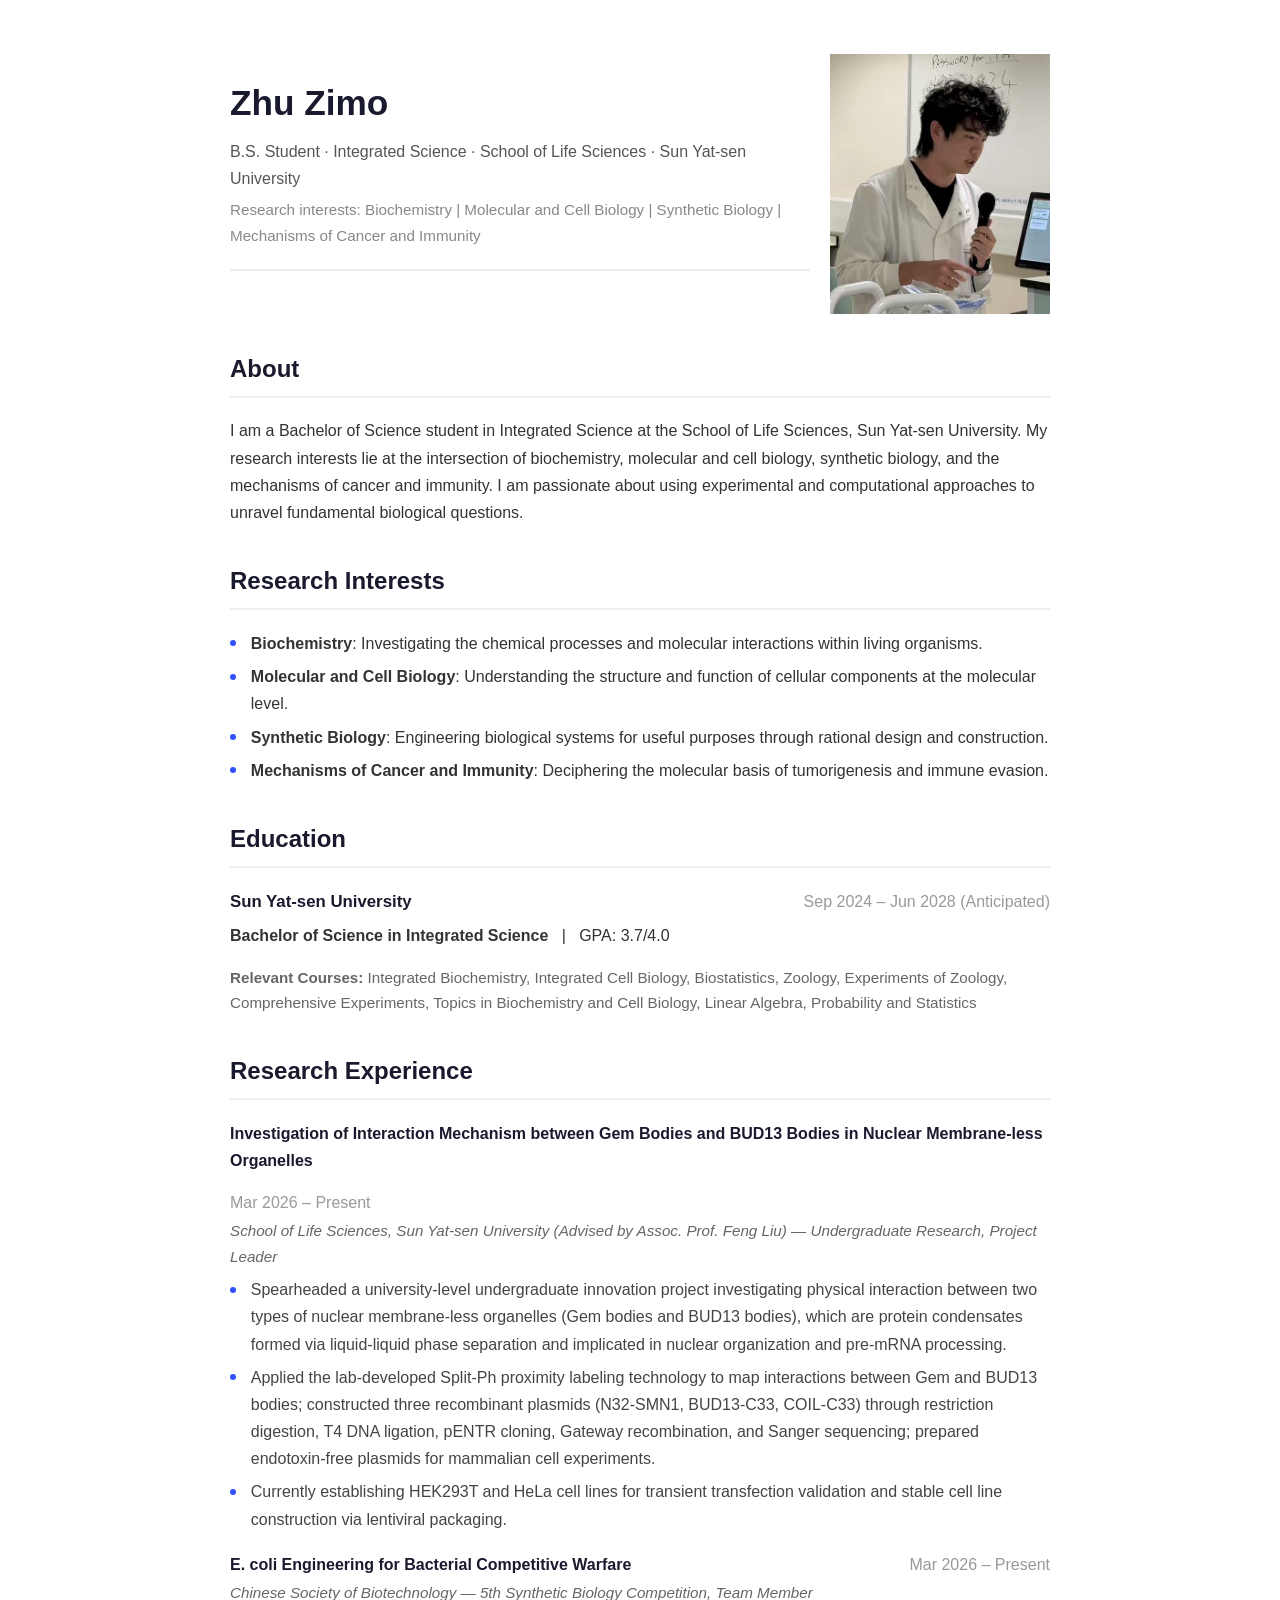
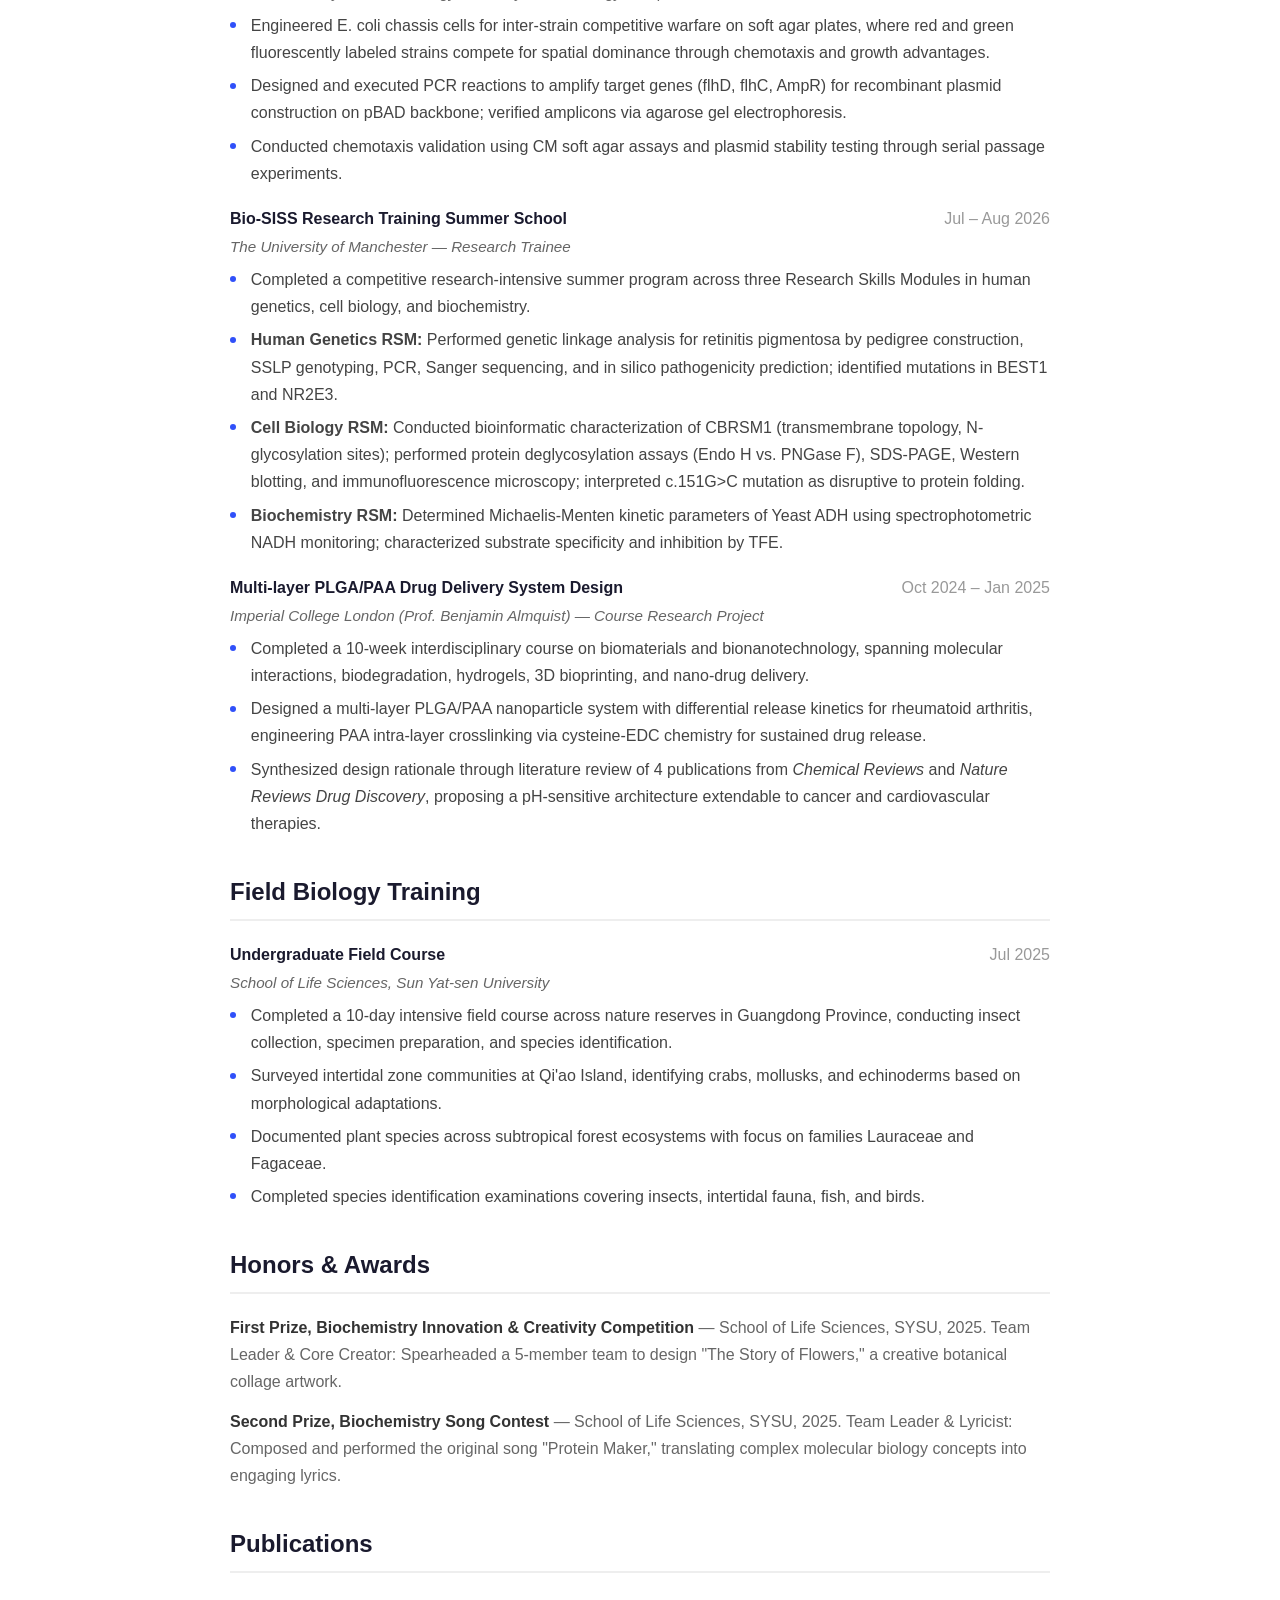
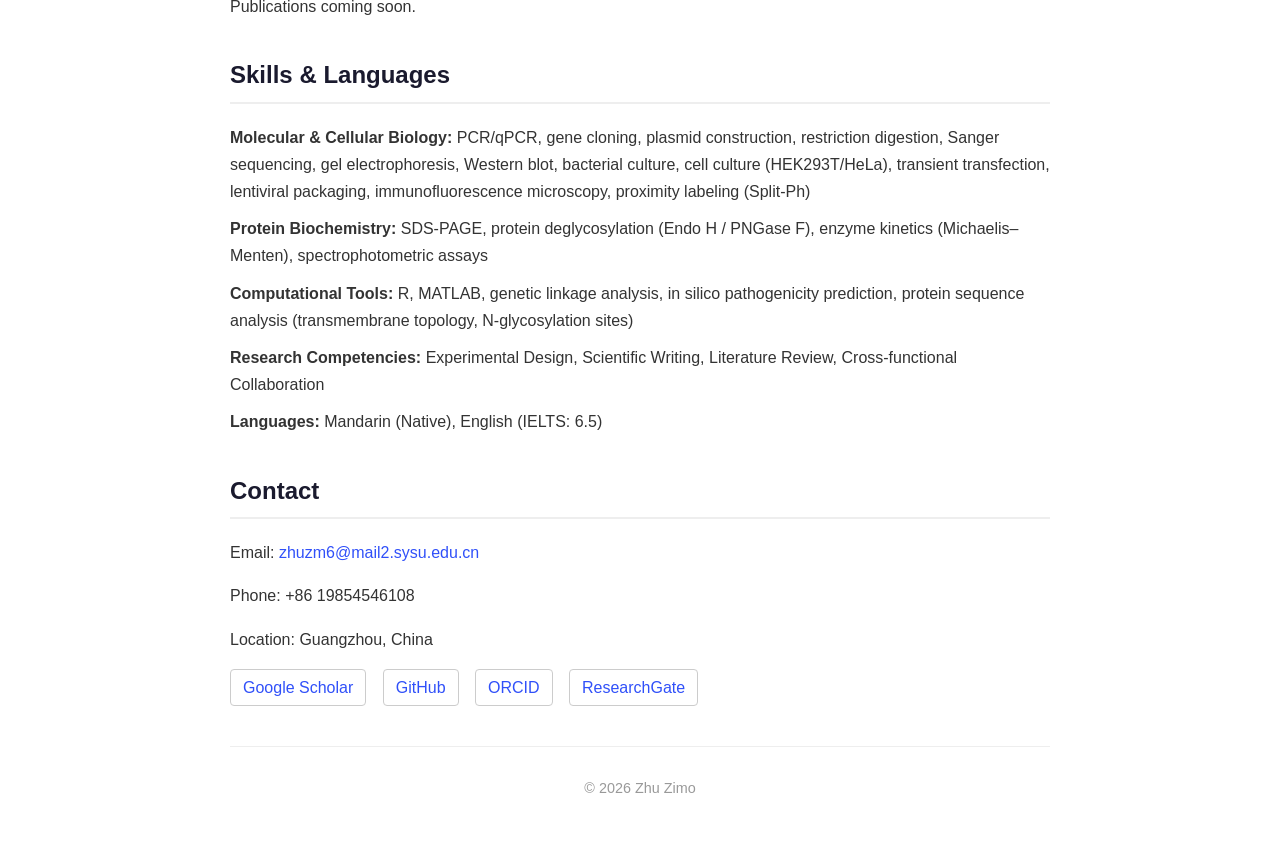
==== index.html @ d56bb4c6 "Initial commit" ====
<!DOCTYPE html>
<html lang="en">
<head>
    <meta charset="UTF-8">
    <meta name="viewport" content="width=device-width, initial-scale=1.0">
    <title>Zhu Zimo | Academic Homepage</title>
    <!-- 关联样式文件（装修） -->
    <link rel="stylesheet" href="style.css">
</head>
<body>

    <!-- ============ ① 顶部：姓名 + 头衔 + 照片 ============ -->
    <header class="site-header">
        <div class="header-text">
            <h1>Zhu Zimo</h1>
            <p class="affiliation">B.S. Student · Integrated Science · School of Life Sciences · Sun Yat-sen University</p>
            <p class="tagline">Research interests: Biochemistry  |  Molecular and Cell Biology  |  Synthetic Biology  |  Mechanisms of Cancer and Immunity</p>
        </div>
        <img class="avatar" src="photo.jpg" alt="Your photo">
    </header>

    <main>

        <!-- ============ ② About ============ -->
        <section id="about">
            <h2>About</h2>
            <p>I am a Bachelor of Science student in Integrated Science at the School of Life Sciences, Sun Yat-sen University.
            My research interests lie at the intersection of biochemistry, molecular and cell biology, synthetic biology, and the mechanisms of cancer and immunity.
            I am passionate about using experimental and computational approaches to unravel fundamental biological questions.</p>
        </section>

        <!-- ============ ③ Research Interests ============ -->
        <section id="research">
            <h2>Research Interests</h2>
            <ul>
                <li><strong>Biochemistry</strong>: Investigating the chemical processes and molecular interactions within living organisms.</li>
                <li><strong>Molecular and Cell Biology</strong>: Understanding the structure and function of cellular components at the molecular level.</li>
                <li><strong>Synthetic Biology</strong>: Engineering biological systems for useful purposes through rational design and construction.</li>
                <li><strong>Mechanisms of Cancer and Immunity</strong>: Deciphering the molecular basis of tumorigenesis and immune evasion.</li>
            </ul>
        </section>

        <!-- ============ ④ Education ============ -->
        <section id="education">
            <h2>Education</h2>
            <div class="edu-header">
                <span class="edu-school">Sun Yat-sen University</span>
                <span class="edu-date">Sep 2024 – Jun 2028 (Anticipated)</span>
            </div>
            <p class="edu-detail"><strong>Bachelor of Science in Integrated Science</strong> &nbsp;&nbsp;|&nbsp;&nbsp; GPA: 3.7/4.0</p>
            <p class="edu-courses"><strong>Relevant Courses:</strong> Integrated Biochemistry, Integrated Cell Biology, Biostatistics, Zoology, Experiments of Zoology, Comprehensive Experiments, Topics in Biochemistry and Cell Biology, Linear Algebra, Probability and Statistics</p>
        </section>

        <!-- ============ ⑤ Research Experience（核心，倒序） ============ -->
        <section id="research-experiences">
            <h2>Research Experience</h2>

            <!-- Exp 1 -->
            <div>
                <div class="exp-header">
                    <span class="exp-title">Investigation of Interaction Mechanism between Gem Bodies and BUD13 Bodies in Nuclear Membrane-less Organelles</span>
                    <span class="exp-date">Mar 2026 – Present</span>
                </div>
                <p class="exp-org">School of Life Sciences, Sun Yat-sen University (Advised by Assoc. Prof. Feng Liu) — Undergraduate Research, Project Leader</p>
                <ul class="exp-bullets">
                    <li>Spearheaded a university-level undergraduate innovation project investigating physical interaction between two types of nuclear membrane-less organelles (Gem bodies and BUD13 bodies), which are protein condensates formed via liquid-liquid phase separation and implicated in nuclear organization and pre-mRNA processing.</li>
                    <li>Applied the lab-developed Split-Ph proximity labeling technology to map interactions between Gem and BUD13 bodies; constructed three recombinant plasmids (N32-SMN1, BUD13-C33, COIL-C33) through restriction digestion, T4 DNA ligation, pENTR cloning, Gateway recombination, and Sanger sequencing; prepared endotoxin-free plasmids for mammalian cell experiments.</li>
                    <li>Currently establishing HEK293T and HeLa cell lines for transient transfection validation and stable cell line construction via lentiviral packaging.</li>
                </ul>
            </div>

            <!-- Exp 2 -->
            <div>
                <div class="exp-header">
                    <span class="exp-title">E. coli Engineering for Bacterial Competitive Warfare</span>
                    <span class="exp-date">Mar 2026 – Present</span>
                </div>
                <p class="exp-org">Chinese Society of Biotechnology — 5th Synthetic Biology Competition, Team Member</p>
                <ul class="exp-bullets">
                    <li>Engineered E. coli chassis cells for inter-strain competitive warfare on soft agar plates, where red and green fluorescently labeled strains compete for spatial dominance through chemotaxis and growth advantages.</li>
                    <li>Designed and executed PCR reactions to amplify target genes (flhD, flhC, AmpR) for recombinant plasmid construction on pBAD backbone; verified amplicons via agarose gel electrophoresis.</li>
                    <li>Conducted chemotaxis validation using CM soft agar assays and plasmid stability testing through serial passage experiments.</li>
                </ul>
            </div>

            <!-- Exp 3 -->
            <div>
                <div class="exp-header">
                    <span class="exp-title">Bio-SISS Research Training Summer School</span>
                    <span class="exp-date">Jul – Aug 2026</span>
                </div>
                <p class="exp-org">The University of Manchester — Research Trainee</p>
                <ul class="exp-bullets">
                    <li>Completed a competitive research-intensive summer program across three Research Skills Modules in human genetics, cell biology, and biochemistry.</li>
                    <li><strong>Human Genetics RSM:</strong> Performed genetic linkage analysis for retinitis pigmentosa by pedigree construction, SSLP genotyping, PCR, Sanger sequencing, and in silico pathogenicity prediction; identified mutations in BEST1 and NR2E3.</li>
                    <li><strong>Cell Biology RSM:</strong> Conducted bioinformatic characterization of CBRSM1 (transmembrane topology, N-glycosylation sites); performed protein deglycosylation assays (Endo H vs. PNGase F), SDS-PAGE, Western blotting, and immunofluorescence microscopy; interpreted c.151G>C mutation as disruptive to protein folding.</li>
                    <li><strong>Biochemistry RSM:</strong> Determined Michaelis-Menten kinetic parameters of Yeast ADH using spectrophotometric NADH monitoring; characterized substrate specificity and inhibition by TFE.</li>
                </ul>
            </div>

            <!-- Exp 4 -->
            <div>
                <div class="exp-header">
                    <span class="exp-title">Multi-layer PLGA/PAA Drug Delivery System Design</span>
                    <span class="exp-date">Oct 2024 – Jan 2025</span>
                </div>
                <p class="exp-org">Imperial College London (Prof. Benjamin Almquist) — Course Research Project</p>
                <ul class="exp-bullets">
                    <li>Completed a 10-week interdisciplinary course on biomaterials and bionanotechnology, spanning molecular interactions, biodegradation, hydrogels, 3D bioprinting, and nano-drug delivery.</li>
                    <li>Designed a multi-layer PLGA/PAA nanoparticle system with differential release kinetics for rheumatoid arthritis, engineering PAA intra-layer crosslinking via cysteine-EDC chemistry for sustained drug release.</li>
                    <li>Synthesized design rationale through literature review of 4 publications from <em>Chemical Reviews</em> and <em>Nature Reviews Drug Discovery</em>, proposing a pH-sensitive architecture extendable to cancer and cardiovascular therapies.</li>
                </ul>
            </div>
        </section>

        <!-- ============ ⑥ Field Biology Training ============ -->
        <section id="field-training">
            <h2>Field Biology Training</h2>
            <div>
                <div class="exp-header">
                    <span class="exp-title">Undergraduate Field Course</span>
                    <span class="exp-date">Jul 2025</span>
                </div>
                <p class="exp-org">School of Life Sciences, Sun Yat-sen University</p>
                <ul class="exp-bullets">
                    <li>Completed a 10-day intensive field course across nature reserves in Guangdong Province, conducting insect collection, specimen preparation, and species identification.</li>
                    <li>Surveyed intertidal zone communities at Qi'ao Island, identifying crabs, mollusks, and echinoderms based on morphological adaptations.</li>
                    <li>Documented plant species across subtropical forest ecosystems with focus on families Lauraceae and Fagaceae.</li>
                    <li>Completed species identification examinations covering insects, intertidal fauna, fish, and birds.</li>
                </ul>
            </div>
        </section>

        <!-- ============ ⑦ Honors & Awards ============ -->
        <section id="honors">
            <h2>Honors &amp; Awards</h2>
            <div class="award-item">
                <strong>First Prize, Biochemistry Innovation &amp; Creativity Competition</strong>
                <span class="award-detail">— School of Life Sciences, SYSU, 2025. Team Leader &amp; Core Creator: Spearheaded a 5-member team to design "The Story of Flowers," a creative botanical collage artwork.</span>
            </div>
            <div class="award-item">
                <strong>Second Prize, Biochemistry Song Contest</strong>
                <span class="award-detail">— School of Life Sciences, SYSU, 2025. Team Leader &amp; Lyricist: Composed and performed the original song "Protein Maker," translating complex molecular biology concepts into engaging lyrics.</span>
            </div>
        </section>

        <!-- ============ ⑧ Publications ============ -->
        <section id="publications">
            <h2>Publications</h2>
            <p>Publications coming soon.</p>
        </section>

        <!-- ============ ⑨ Skills &amp; Languages ============ -->
        <section id="skills">
            <h2>Skills &amp; Languages</h2>
            <div class="skill-category">
                <strong>Molecular &amp; Cellular Biology:</strong> PCR/qPCR, gene cloning, plasmid construction, restriction digestion, Sanger sequencing, gel electrophoresis, Western blot, bacterial culture, cell culture (HEK293T/HeLa), transient transfection, lentiviral packaging, immunofluorescence microscopy, proximity labeling (Split-Ph)
            </div>
            <div class="skill-category">
                <strong>Protein Biochemistry:</strong> SDS-PAGE, protein deglycosylation (Endo H / PNGase F), enzyme kinetics (Michaelis–Menten), spectrophotometric assays
            </div>
            <div class="skill-category">
                <strong>Computational Tools:</strong> R, MATLAB, genetic linkage analysis, in silico pathogenicity prediction, protein sequence analysis (transmembrane topology, N-glycosylation sites)
            </div>
            <div class="skill-category">
                <strong>Research Competencies:</strong> Experimental Design, Scientific Writing, Literature Review, Cross-functional Collaboration
            </div>
            <div class="skill-category">
                <strong>Languages:</strong> Mandarin (Native), English (IELTS: 6.5)
            </div>
        </section>

        <!-- ============ ⑩ Contact ============ -->
        <section id="contact">
            <h2>Contact</h2>
            <p>Email: <a href="mailto:zhuzm6@mail2.sysu.edu.cn">zhuzm6@mail2.sysu.edu.cn</a></p>
            <p>Phone: +86 19854546108</p>
            <p>Location: Guangzhou, China</p>
            <div class="links">
                <a href="#" target="_blank">Google Scholar</a>
                <a href="#" target="_blank">GitHub</a>
                <a href="#" target="_blank">ORCID</a>
                <a href="#" target="_blank">ResearchGate</a>
            </div>
        </section>

    </main>

    <footer>
        <p>&copy; 2026 Zhu Zimo</p>
    </footer>

</body>
</html>
---- style.css ----
/* ============ 全局基调：整个页面的字体、宽度、颜色 ============ */
body {
    font-family: -apple-system, BlinkMacSystemFont, "Segoe UI", Roboto, "Helvetica Neue", Arial, sans-serif;
    max-width: 820px;        /* 内容最宽 820px */
    margin: 0 auto;          /* 水平居中 */
    padding: 30px 20px;      /* 四周留白 */
    line-height: 1.7;        /* 行距放宽，好看 */
    color: #333;             /* 正文深灰 */
    background-color: #fff;  /* 白底 */
}

/* ============ ① 顶部姓名区 ============ */
.site-header {
    display: flex;                 /* 让文字和照片左右排 */
    align-items: center;           /* 垂直居中 */
    justify-content: space-between;/* 文字靠左、照片靠右 */
    gap: 20px;
    margin-bottom: 20px;
}
.header-text {
    padding-bottom: 20px;
    border-bottom: 2px solid #eee; /* 横线只画在文字下面，不延伸到照片 */
}
.site-header h1 {
    margin: 0;
    font-size: 2.2em;   /* 名字放大 */
    color: #1a1a2e;     /* 深蓝黑 */
}
.affiliation {
    color: #555;
    margin: 5px 0 0;
}
.tagline {
    color: #888;
    font-size: 0.95em;
    margin: 5px 0 0;
}
.avatar {
    width: 220px;
    height: auto;       /* 高度自动，保持照片原始比例（矩形），不裁成圆形 */
    margin-top: 24px;   /* 往下伸出来一点，不再和标题居中对齐 */
}

/* ============ 各分栏标题 ============ */
h2 {
    color: #1a1a2e;
    border-bottom: 2px solid #eee; /* 标题下面一条线 */
    padding-bottom: 6px;
    margin-top: 35px;              /* 和上一块拉开距离 */
}

/* ============ ⑤ 论文列表：年份在左、信息在右 ============ */
.pub-list {
    list-style: none;  /* 去掉默认圆点 */
    padding: 0;
}
.pub-list li {
    display: flex;      /* 年份和信息横排 */
    gap: 15px;
    margin-bottom: 12px;
}
.pub-year {
    min-width: 45px;    /* 年份固定宽度，好对齐 */
    color: #999;
    font-weight: bold;
}
.pub-info em {
    color: #555;        /* 期刊名用斜体+灰色 */
}

/* ============ 链接 ============ */
a {
    color: #3050F9;      /* 链接蓝色 */
    text-decoration: none;
}
a:hover {
    text-decoration: underline;
}

/* ============ ⑨ 联系方式里的学术身份链接（做成小按钮） ============ */
.links a {
    display: inline-block;
    margin-right: 12px;
    padding: 4px 12px;
    border: 1px solid #ccc;
    border-radius: 4px;
}

/* ============ 页脚 ============ */
footer {
    margin-top: 40px;
    padding-top: 15px;
    border-top: 1px solid #eee;
    color: #999;
    font-size: 0.9em;
    text-align: center;
}

/* ============ ⑦ 教育经历（学校 + 日期横排） ============ */
.edu-header {
    display: flex;
    justify-content: space-between;
    align-items: baseline;
    gap: 15px;
    flex-wrap: wrap;
}
.edu-school {
    font-weight: bold;
    font-size: 1.05em;
    color: #1a1a2e;
}
.edu-date {
    color: #999;
    white-space: nowrap;
}
.edu-detail {
    margin: 6px 0 4px;
}
.edu-courses {
    color: #666;
    font-size: 0.95em;
}

/* ============ 研究经历 / 野外实习（标题 + 日期横排，条目列表） ============ */
.exp-header {
    display: flex;
    justify-content: space-between;
    align-items: baseline;
    gap: 15px;
    flex-wrap: wrap;
    margin-top: 18px;   /* 每条经历之间留白 */
}
.exp-title {
    font-weight: bold;
    color: #1a1a2e;
}
.exp-date {
    color: #999;
    white-space: nowrap;
}
.exp-org {
    color: #666;
    font-size: 0.95em;
    font-style: italic;
    margin: 2px 0 6px;
}
.exp-bullets {
    margin: 0;
    color: #444;
}

/* ============ 所有列表：统一的蓝色圆点（去掉浏览器默认黑点） ============ */
main ul:not(.pub-list) {
    list-style: none;      /* 去掉默认黑圆点 */
    padding-left: 0;
}
main ul:not(.pub-list) li {
    position: relative;
    padding-left: 1.3em;
    margin-bottom: 6px;
}
main ul:not(.pub-list) li::before {
    content: "";
    position: absolute;
    left: 0;
    top: 0.65em;
    width: 6px;
    height: 6px;
    border-radius: 50%;
    background: #3050F9;   /* 蓝色圆点，和链接同色 */
}

/* ============ 获奖荣誉（标题 + 说明） ============ */
.award-item {
    margin-bottom: 12px;
}
.award-detail {
    color: #666;
}

/* ============ ⑨ Skills & Languages（分类条目） ============ */
.skill-category {
    margin-bottom: 10px;   /* 每个技能分类之间留白 */
}
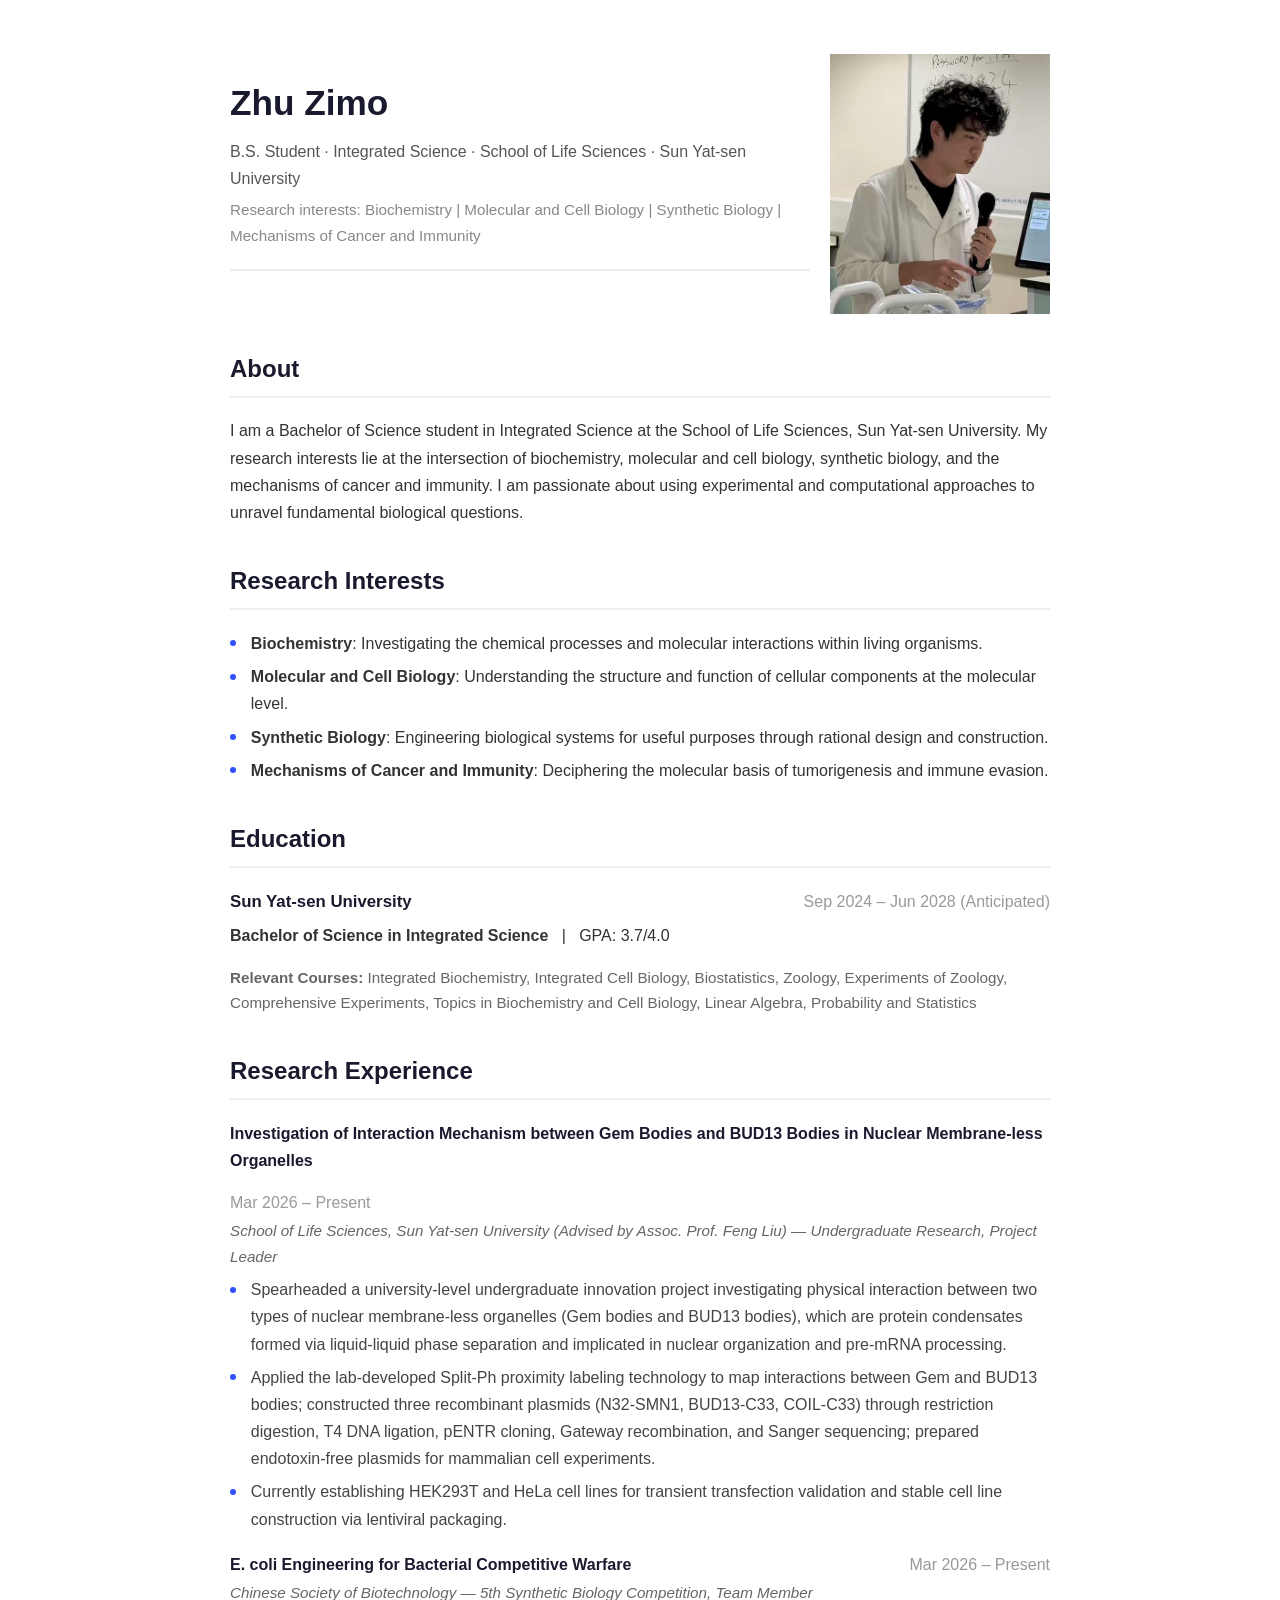
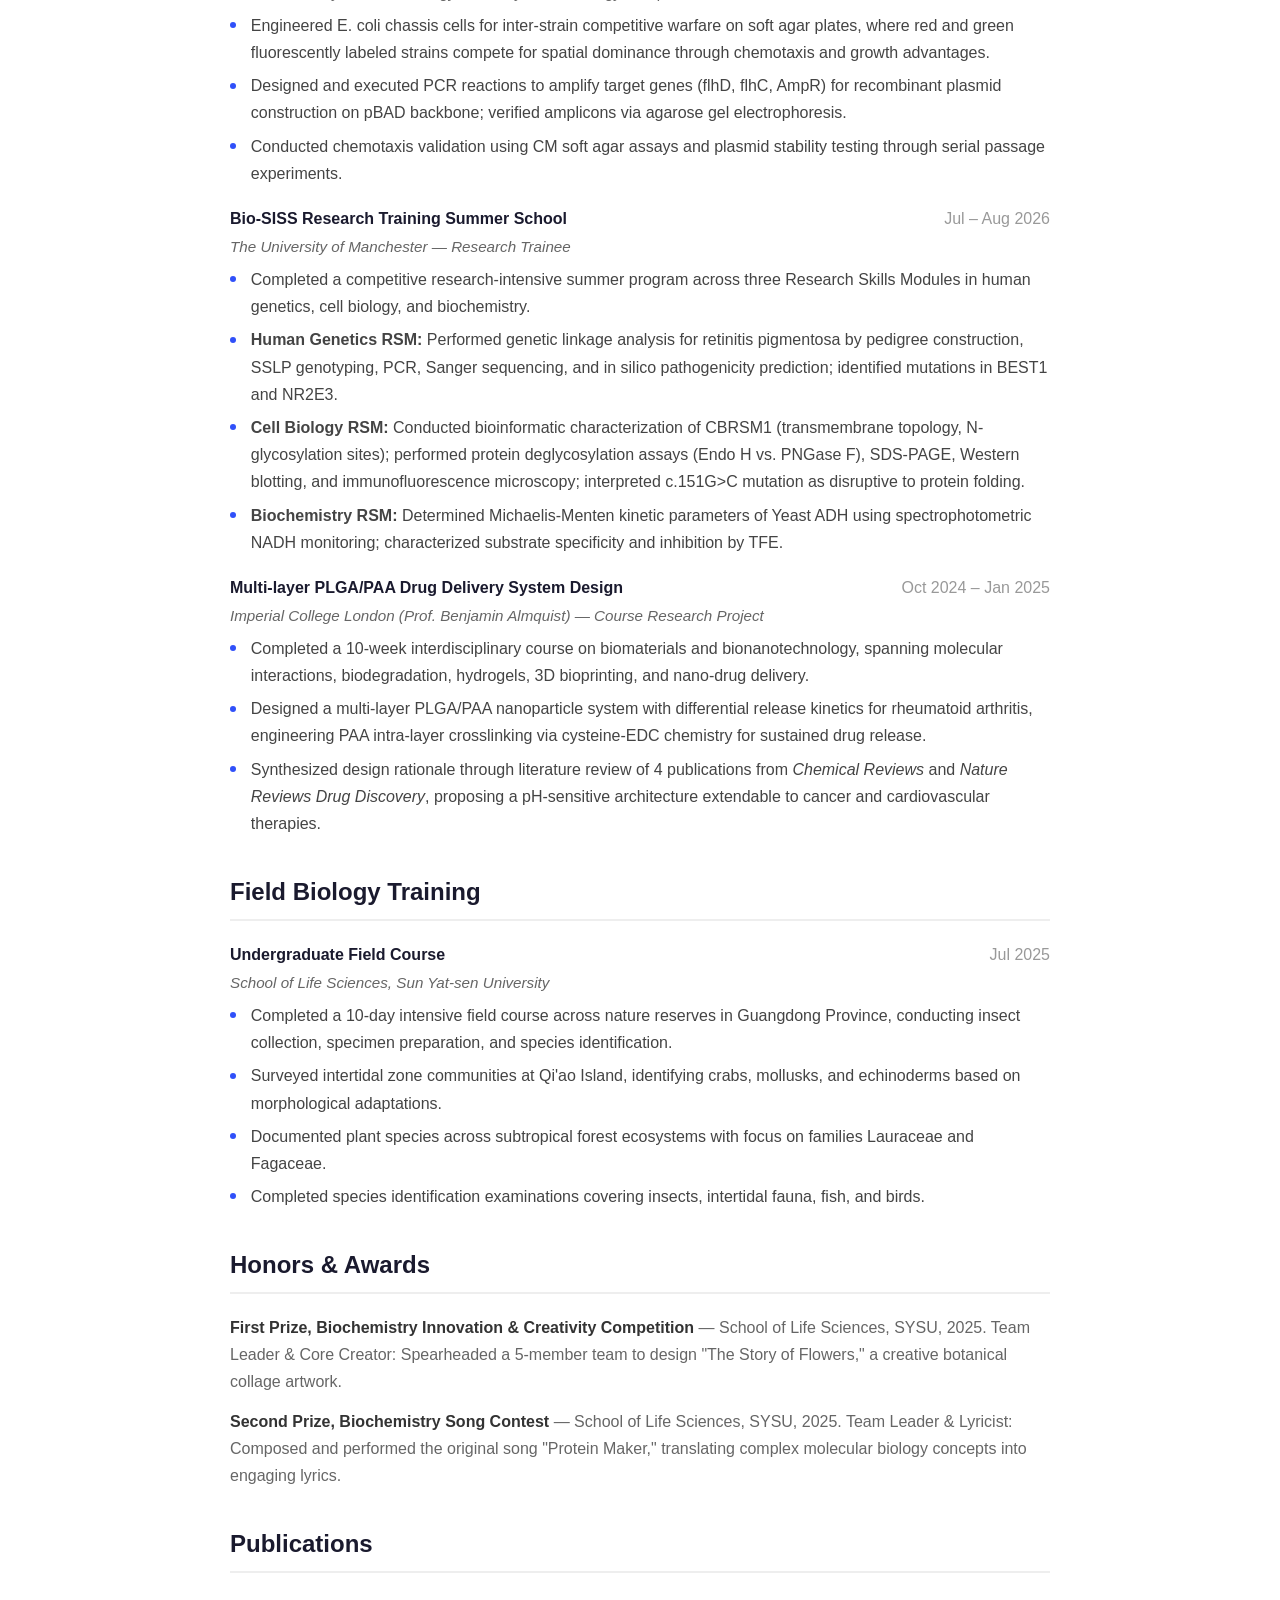
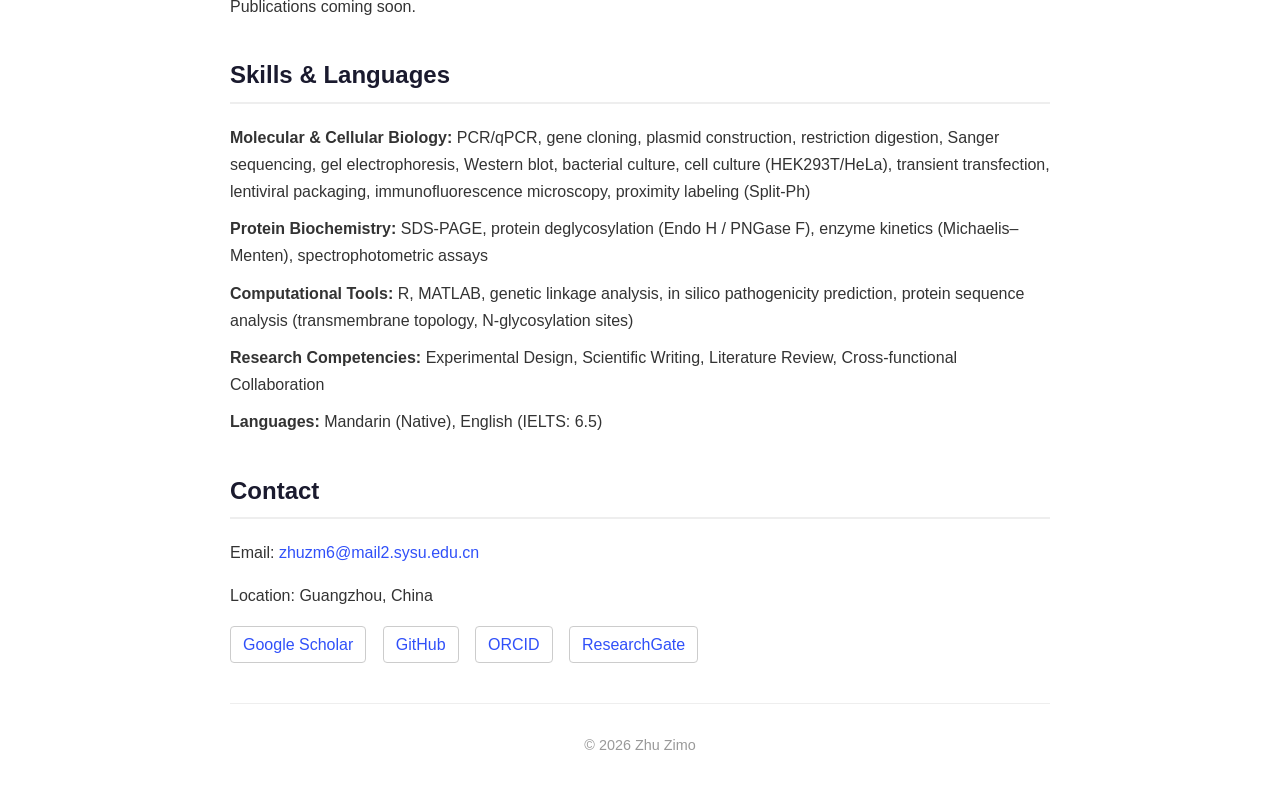
==== commit 2f62af2b: "Update index.html remove phone number" ====
--- a/index.html
+++ b/index.html
@@ -174,7 +174,6 @@
         <section id="contact">
             <h2>Contact</h2>
             <p>Email: <a href="mailto:zhuzm6@mail2.sysu.edu.cn">zhuzm6@mail2.sysu.edu.cn</a></p>
-            <p>Phone: +86 19854546108</p>
             <p>Location: Guangzhou, China</p>
             <div class="links">
                 <a href="#" target="_blank">Google Scholar</a>
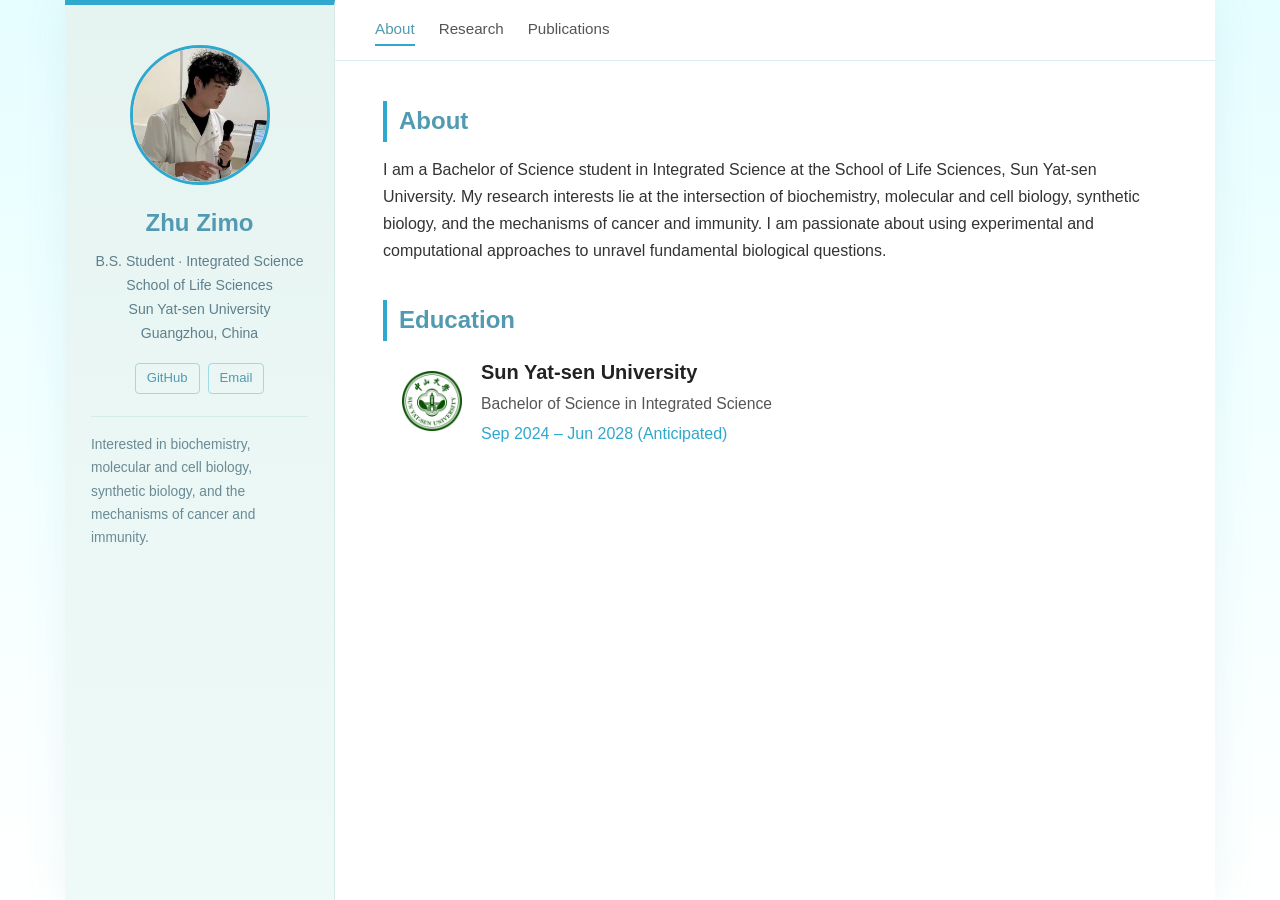
==== commit 893e5674: "redesign: multi-page + cyan theme + timeline" ====
--- a/index.html
+++ b/index.html
@@ -3,191 +3,55 @@
 <head>
     <meta charset="UTF-8">
     <meta name="viewport" content="width=device-width, initial-scale=1.0">
-    <title>Zhu Zimo | Academic Homepage</title>
-    <!-- 关联样式文件（装修） -->
+    <title>Zhu Zimo | About</title>
     <link rel="stylesheet" href="style.css">
 </head>
 <body>
 
-    <!-- ============ ① 顶部：姓名 + 头衔 + 照片 ============ -->
-    <header class="site-header">
-        <div class="header-text">
-            <h1>Zhu Zimo</h1>
-            <p class="affiliation">B.S. Student · Integrated Science · School of Life Sciences · Sun Yat-sen University</p>
-            <p class="tagline">Research interests: Biochemistry  |  Molecular and Cell Biology  |  Synthetic Biology  |  Mechanisms of Cancer and Immunity</p>
+<div class="wrapper">
+
+    <!-- ============ 左侧侧边栏（每个页面相同） ============ -->
+    <aside class="sidebar">
+        <img class="avatar" src="photo.jpg" alt="Zhu Zimo">
+        <h1>Zhu Zimo</h1>
+        <p class="affiliation">B.S. Student · Integrated Science<br>School of Life Sciences<br>Sun Yat-sen University<br>Guangzhou, China</p>
+        <div class="social">
+            <a href="https://github.com/mathew-zhu" target="_blank">GitHub</a>
+            <a href="mailto:zhuzm6@mail2.sysu.edu.cn">Email</a>
         </div>
-        <img class="avatar" src="photo.jpg" alt="Your photo">
-    </header>
+        <p class="bio">Interested in biochemistry, molecular and cell biology, synthetic biology, and the mechanisms of cancer and immunity.</p>
+    </aside>
 
-    <main>
+    <!-- ============ 右侧内容 ============ -->
+    <div class="main">
+        <nav class="topnav">
+            <a href="index.html" class="active">About</a>
+            <a href="research.html">Research</a>
+            <a href="publications.html">Publications</a>
+        </nav>
 
-        <!-- ============ ② About ============ -->
-        <section id="about">
+        <div class="content">
             <h2>About</h2>
             <p>I am a Bachelor of Science student in Integrated Science at the School of Life Sciences, Sun Yat-sen University.
             My research interests lie at the intersection of biochemistry, molecular and cell biology, synthetic biology, and the mechanisms of cancer and immunity.
             I am passionate about using experimental and computational approaches to unravel fundamental biological questions.</p>
-        </section>
 
-        <!-- ============ ③ Research Interests ============ -->
-        <section id="research">
-            <h2>Research Interests</h2>
-            <ul>
-                <li><strong>Biochemistry</strong>: Investigating the chemical processes and molecular interactions within living organisms.</li>
-                <li><strong>Molecular and Cell Biology</strong>: Understanding the structure and function of cellular components at the molecular level.</li>
-                <li><strong>Synthetic Biology</strong>: Engineering biological systems for useful purposes through rational design and construction.</li>
-                <li><strong>Mechanisms of Cancer and Immunity</strong>: Deciphering the molecular basis of tumorigenesis and immune evasion.</li>
-            </ul>
-        </section>
-
-        <!-- ============ ④ Education ============ -->
-        <section id="education">
             <h2>Education</h2>
-            <div class="edu-header">
-                <span class="edu-school">Sun Yat-sen University</span>
-                <span class="edu-date">Sep 2024 – Jun 2028 (Anticipated)</span>
+            <div class="timeline timeline-single">
+                <div class="timeline-item">
+                    <div class="timeline-icon is-logo">
+                        <img src="sysu.png" alt="Sun Yat-sen University">
+                    </div>
+                    <div class="timeline-body">
+                        <div class="edu-school">Sun Yat-sen University</div>
+                        <div class="edu-degree">Bachelor of Science in Integrated Science</div>
+                        <div class="edu-date">Sep 2024 – Jun 2028 (Anticipated)</div>
+                    </div>
+                </div>
             </div>
-            <p class="edu-detail"><strong>Bachelor of Science in Integrated Science</strong> &nbsp;&nbsp;|&nbsp;&nbsp; GPA: 3.7/4.0</p>
-            <p class="edu-courses"><strong>Relevant Courses:</strong> Integrated Biochemistry, Integrated Cell Biology, Biostatistics, Zoology, Experiments of Zoology, Comprehensive Experiments, Topics in Biochemistry and Cell Biology, Linear Algebra, Probability and Statistics</p>
-        </section>
-
-        <!-- ============ ⑤ Research Experience（核心，倒序） ============ -->
-        <section id="research-experiences">
-            <h2>Research Experience</h2>
-
-            <!-- Exp 1 -->
-            <div>
-                <div class="exp-header">
-                    <span class="exp-title">Investigation of Interaction Mechanism between Gem Bodies and BUD13 Bodies in Nuclear Membrane-less Organelles</span>
-                    <span class="exp-date">Mar 2026 – Present</span>
-                </div>
-                <p class="exp-org">School of Life Sciences, Sun Yat-sen University (Advised by Assoc. Prof. Feng Liu) — Undergraduate Research, Project Leader</p>
-                <ul class="exp-bullets">
-                    <li>Spearheaded a university-level undergraduate innovation project investigating physical interaction between two types of nuclear membrane-less organelles (Gem bodies and BUD13 bodies), which are protein condensates formed via liquid-liquid phase separation and implicated in nuclear organization and pre-mRNA processing.</li>
-                    <li>Applied the lab-developed Split-Ph proximity labeling technology to map interactions between Gem and BUD13 bodies; constructed three recombinant plasmids (N32-SMN1, BUD13-C33, COIL-C33) through restriction digestion, T4 DNA ligation, pENTR cloning, Gateway recombination, and Sanger sequencing; prepared endotoxin-free plasmids for mammalian cell experiments.</li>
-                    <li>Currently establishing HEK293T and HeLa cell lines for transient transfection validation and stable cell line construction via lentiviral packaging.</li>
-                </ul>
-            </div>
-
-            <!-- Exp 2 -->
-            <div>
-                <div class="exp-header">
-                    <span class="exp-title">E. coli Engineering for Bacterial Competitive Warfare</span>
-                    <span class="exp-date">Mar 2026 – Present</span>
-                </div>
-                <p class="exp-org">Chinese Society of Biotechnology — 5th Synthetic Biology Competition, Team Member</p>
-                <ul class="exp-bullets">
-                    <li>Engineered E. coli chassis cells for inter-strain competitive warfare on soft agar plates, where red and green fluorescently labeled strains compete for spatial dominance through chemotaxis and growth advantages.</li>
-                    <li>Designed and executed PCR reactions to amplify target genes (flhD, flhC, AmpR) for recombinant plasmid construction on pBAD backbone; verified amplicons via agarose gel electrophoresis.</li>
-                    <li>Conducted chemotaxis validation using CM soft agar assays and plasmid stability testing through serial passage experiments.</li>
-                </ul>
-            </div>
-
-            <!-- Exp 3 -->
-            <div>
-                <div class="exp-header">
-                    <span class="exp-title">Bio-SISS Research Training Summer School</span>
-                    <span class="exp-date">Jul – Aug 2026</span>
-                </div>
-                <p class="exp-org">The University of Manchester — Research Trainee</p>
-                <ul class="exp-bullets">
-                    <li>Completed a competitive research-intensive summer program across three Research Skills Modules in human genetics, cell biology, and biochemistry.</li>
-                    <li><strong>Human Genetics RSM:</strong> Performed genetic linkage analysis for retinitis pigmentosa by pedigree construction, SSLP genotyping, PCR, Sanger sequencing, and in silico pathogenicity prediction; identified mutations in BEST1 and NR2E3.</li>
-                    <li><strong>Cell Biology RSM:</strong> Conducted bioinformatic characterization of CBRSM1 (transmembrane topology, N-glycosylation sites); performed protein deglycosylation assays (Endo H vs. PNGase F), SDS-PAGE, Western blotting, and immunofluorescence microscopy; interpreted c.151G>C mutation as disruptive to protein folding.</li>
-                    <li><strong>Biochemistry RSM:</strong> Determined Michaelis-Menten kinetic parameters of Yeast ADH using spectrophotometric NADH monitoring; characterized substrate specificity and inhibition by TFE.</li>
-                </ul>
-            </div>
-
-            <!-- Exp 4 -->
-            <div>
-                <div class="exp-header">
-                    <span class="exp-title">Multi-layer PLGA/PAA Drug Delivery System Design</span>
-                    <span class="exp-date">Oct 2024 – Jan 2025</span>
-                </div>
-                <p class="exp-org">Imperial College London (Prof. Benjamin Almquist) — Course Research Project</p>
-                <ul class="exp-bullets">
-                    <li>Completed a 10-week interdisciplinary course on biomaterials and bionanotechnology, spanning molecular interactions, biodegradation, hydrogels, 3D bioprinting, and nano-drug delivery.</li>
-                    <li>Designed a multi-layer PLGA/PAA nanoparticle system with differential release kinetics for rheumatoid arthritis, engineering PAA intra-layer crosslinking via cysteine-EDC chemistry for sustained drug release.</li>
-                    <li>Synthesized design rationale through literature review of 4 publications from <em>Chemical Reviews</em> and <em>Nature Reviews Drug Discovery</em>, proposing a pH-sensitive architecture extendable to cancer and cardiovascular therapies.</li>
-                </ul>
-            </div>
-        </section>
-
-        <!-- ============ ⑥ Field Biology Training ============ -->
-        <section id="field-training">
-            <h2>Field Biology Training</h2>
-            <div>
-                <div class="exp-header">
-                    <span class="exp-title">Undergraduate Field Course</span>
-                    <span class="exp-date">Jul 2025</span>
-                </div>
-                <p class="exp-org">School of Life Sciences, Sun Yat-sen University</p>
-                <ul class="exp-bullets">
-                    <li>Completed a 10-day intensive field course across nature reserves in Guangdong Province, conducting insect collection, specimen preparation, and species identification.</li>
-                    <li>Surveyed intertidal zone communities at Qi'ao Island, identifying crabs, mollusks, and echinoderms based on morphological adaptations.</li>
-                    <li>Documented plant species across subtropical forest ecosystems with focus on families Lauraceae and Fagaceae.</li>
-                    <li>Completed species identification examinations covering insects, intertidal fauna, fish, and birds.</li>
-                </ul>
-            </div>
-        </section>
-
-        <!-- ============ ⑦ Honors & Awards ============ -->
-        <section id="honors">
-            <h2>Honors &amp; Awards</h2>
-            <div class="award-item">
-                <strong>First Prize, Biochemistry Innovation &amp; Creativity Competition</strong>
-                <span class="award-detail">— School of Life Sciences, SYSU, 2025. Team Leader &amp; Core Creator: Spearheaded a 5-member team to design "The Story of Flowers," a creative botanical collage artwork.</span>
-            </div>
-            <div class="award-item">
-                <strong>Second Prize, Biochemistry Song Contest</strong>
-                <span class="award-detail">— School of Life Sciences, SYSU, 2025. Team Leader &amp; Lyricist: Composed and performed the original song "Protein Maker," translating complex molecular biology concepts into engaging lyrics.</span>
-            </div>
-        </section>
-
-        <!-- ============ ⑧ Publications ============ -->
-        <section id="publications">
-            <h2>Publications</h2>
-            <p>Publications coming soon.</p>
-        </section>
-
-        <!-- ============ ⑨ Skills &amp; Languages ============ -->
-        <section id="skills">
-            <h2>Skills &amp; Languages</h2>
-            <div class="skill-category">
-                <strong>Molecular &amp; Cellular Biology:</strong> PCR/qPCR, gene cloning, plasmid construction, restriction digestion, Sanger sequencing, gel electrophoresis, Western blot, bacterial culture, cell culture (HEK293T/HeLa), transient transfection, lentiviral packaging, immunofluorescence microscopy, proximity labeling (Split-Ph)
-            </div>
-            <div class="skill-category">
-                <strong>Protein Biochemistry:</strong> SDS-PAGE, protein deglycosylation (Endo H / PNGase F), enzyme kinetics (Michaelis–Menten), spectrophotometric assays
-            </div>
-            <div class="skill-category">
-                <strong>Computational Tools:</strong> R, MATLAB, genetic linkage analysis, in silico pathogenicity prediction, protein sequence analysis (transmembrane topology, N-glycosylation sites)
-            </div>
-            <div class="skill-category">
-                <strong>Research Competencies:</strong> Experimental Design, Scientific Writing, Literature Review, Cross-functional Collaboration
-            </div>
-            <div class="skill-category">
-                <strong>Languages:</strong> Mandarin (Native), English (IELTS: 6.5)
-            </div>
-        </section>
-
-        <!-- ============ ⑩ Contact ============ -->
-        <section id="contact">
-            <h2>Contact</h2>
-            <p>Email: <a href="mailto:zhuzm6@mail2.sysu.edu.cn">zhuzm6@mail2.sysu.edu.cn</a></p>
-            <p>Location: Guangzhou, China</p>
-            <div class="links">
-                <a href="#" target="_blank">Google Scholar</a>
-                <a href="#" target="_blank">GitHub</a>
-                <a href="#" target="_blank">ORCID</a>
-                <a href="#" target="_blank">ResearchGate</a>
-            </div>
-        </section>
-
-    </main>
-
-    <footer>
-        <p>&copy; 2026 Zhu Zimo</p>
-    </footer>
+        </div>
+    </div>
+</div>
 
 </body>
 </html>
--- a/style.css
+++ b/style.css
@@ -1,165 +1,149 @@
-/* ============ 全局基调：整个页面的字体、宽度、颜色 ============ */
+/* ============ 全局基调 ============ */
+* { box-sizing: border-box; margin: 0; padding: 0; }
 body {
     font-family: -apple-system, BlinkMacSystemFont, "Segoe UI", Roboto, "Helvetica Neue", Arial, sans-serif;
-    max-width: 820px;        /* 内容最宽 820px */
-    margin: 0 auto;          /* 水平居中 */
-    padding: 30px 20px;      /* 四周留白 */
-    line-height: 1.7;        /* 行距放宽，好看 */
-    color: #333;             /* 正文深灰 */
-    background-color: #fff;  /* 白底 */
-}
-
-/* ============ ① 顶部姓名区 ============ */
-.site-header {
-    display: flex;                 /* 让文字和照片左右排 */
-    align-items: center;           /* 垂直居中 */
-    justify-content: space-between;/* 文字靠左、照片靠右 */
-    gap: 20px;
-    margin-bottom: 20px;
-}
-.header-text {
-    padding-bottom: 20px;
-    border-bottom: 2px solid #eee; /* 横线只画在文字下面，不延伸到照片 */
-}
-.site-header h1 {
-    margin: 0;
-    font-size: 2.2em;   /* 名字放大 */
-    color: #1a1a2e;     /* 深蓝黑 */
-}
-.affiliation {
+    color: #333;
+    /* 极浅青蓝渐变背景 */
+    background: linear-gradient(180deg, #e6fdff 0%, #f2ffff 45%, #ffffff 100%);
+    line-height: 1.7;
+}
+a { color: #519ab2; text-decoration: none; }
+a:hover { color: #2fa8d0; }
+
+/* 大容器：左（侧边栏）+ 右（内容），整体居中 */
+.wrapper {
+    display: flex;
+    min-height: 100vh;
+    max-width: 1150px;
+    margin: 0 auto;
+    background: #fff;
+    /* 淡淡的青蓝投影 */
+    box-shadow: 0 0 40px rgba(81, 154, 178, 0.10);
+}
+
+/* ============ ① 左侧侧边栏 ============ */
+.sidebar {
+    width: 270px;
+    flex-shrink: 0;
+    background: linear-gradient(180deg, #e6f4f1 0%, #eefaf8 100%);
+    border-right: 1px solid #d7ece9;
+    border-top: 5px solid #2fa8d0;   /* 顶部亮青蓝装饰条 */
+    padding: 40px 26px;
+    position: sticky;
+    top: 0;
+    height: 100vh;
+    overflow-y: auto;
+}
+.sidebar .avatar {
+    width: 140px;
+    height: 140px;
+    border-radius: 50%;
+    object-fit: cover;
+    border: 3px solid #2fa8d0;        /* 亮青蓝头像描边 */
+    display: block;
+    margin: 0 auto 18px;
+}
+.sidebar h1 {
+    font-size: 1.5em;
+    text-align: center;
+    color: #519ab2;                    /* 钢蓝 */
+    margin-bottom: 6px;
+}
+.sidebar .affiliation {
+    text-align: center;
+    color: #5f7f8c;
+    font-size: 0.88em;
+    margin-bottom: 18px;
+}
+.sidebar .social {
+    display: flex;
+    justify-content: center;
+    gap: 8px;
+    flex-wrap: wrap;
+    margin-bottom: 22px;
+}
+.sidebar .social a {
+    color: #519ab2;
+    border: 1px solid #9fd8e6;        /* 青蓝描边按钮 */
+    border-radius: 4px;
+    padding: 3px 11px;
+    font-size: 0.82em;
+}
+.sidebar .social a:hover {
+    background: #2fa8d0;
+    border-color: #2fa8d0;
+    color: #fff;
+    text-decoration: none;
+}
+.sidebar .bio {
+    color: #6a8a95;
+    font-size: 0.86em;
+    border-top: 1px solid #d7ece9;
+    padding-top: 16px;
+}
+
+/* ============ ② 右侧内容主体 ============ */
+.main {
+    flex: 1;
+    min-width: 0;
+    display: flex;
+    flex-direction: column;
+}
+
+/* 顶部导航栏（在页面之间跳转） */
+.topnav {
+    position: sticky;
+    top: 0;
+    background: #fff;
+    border-bottom: 1px solid #d9edf2;
+    padding: 14px 40px;
+    display: flex;
+    gap: 24px;
+    flex-wrap: wrap;
+    z-index: 10;
+}
+.topnav a {
     color: #555;
-    margin: 5px 0 0;
-}
-.tagline {
-    color: #888;
     font-size: 0.95em;
-    margin: 5px 0 0;
-}
-.avatar {
-    width: 220px;
-    height: auto;       /* 高度自动，保持照片原始比例（矩形），不裁成圆形 */
-    margin-top: 24px;   /* 往下伸出来一点，不再和标题居中对齐 */
-}
-
-/* ============ 各分栏标题 ============ */
-h2 {
-    color: #1a1a2e;
-    border-bottom: 2px solid #eee; /* 标题下面一条线 */
-    padding-bottom: 6px;
-    margin-top: 35px;              /* 和上一块拉开距离 */
-}
-
-/* ============ ⑤ 论文列表：年份在左、信息在右 ============ */
-.pub-list {
-    list-style: none;  /* 去掉默认圆点 */
-    padding: 0;
-}
-.pub-list li {
-    display: flex;      /* 年份和信息横排 */
-    gap: 15px;
-    margin-bottom: 12px;
-}
-.pub-year {
-    min-width: 45px;    /* 年份固定宽度，好对齐 */
-    color: #999;
-    font-weight: bold;
-}
-.pub-info em {
-    color: #555;        /* 期刊名用斜体+灰色 */
-}
-
-/* ============ 链接 ============ */
-a {
-    color: #3050F9;      /* 链接蓝色 */
+    font-weight: 500;
+    padding: 2px 0;
+    border-bottom: 2px solid transparent;
+}
+.topnav a:hover {
+    color: #2fa8d0;
+    border-bottom-color: #2fa8d0;
     text-decoration: none;
 }
-a:hover {
-    text-decoration: underline;
-}
-
-/* ============ ⑨ 联系方式里的学术身份链接（做成小按钮） ============ */
-.links a {
-    display: inline-block;
-    margin-right: 12px;
-    padding: 4px 12px;
-    border: 1px solid #ccc;
-    border-radius: 4px;
-}
-
-/* ============ 页脚 ============ */
-footer {
-    margin-top: 40px;
-    padding-top: 15px;
-    border-top: 1px solid #eee;
-    color: #999;
-    font-size: 0.9em;
-    text-align: center;
-}
-
-/* ============ ⑦ 教育经历（学校 + 日期横排） ============ */
-.edu-header {
-    display: flex;
-    justify-content: space-between;
-    align-items: baseline;
-    gap: 15px;
-    flex-wrap: wrap;
-}
-.edu-school {
-    font-weight: bold;
-    font-size: 1.05em;
-    color: #1a1a2e;
-}
-.edu-date {
-    color: #999;
-    white-space: nowrap;
-}
-.edu-detail {
-    margin: 6px 0 4px;
-}
-.edu-courses {
-    color: #666;
-    font-size: 0.95em;
-}
-
-/* ============ 研究经历 / 野外实习（标题 + 日期横排，条目列表） ============ */
-.exp-header {
-    display: flex;
-    justify-content: space-between;
-    align-items: baseline;
-    gap: 15px;
-    flex-wrap: wrap;
-    margin-top: 18px;   /* 每条经历之间留白 */
-}
-.exp-title {
-    font-weight: bold;
-    color: #1a1a2e;
-}
-.exp-date {
-    color: #999;
-    white-space: nowrap;
-}
-.exp-org {
-    color: #666;
-    font-size: 0.95em;
-    font-style: italic;
-    margin: 2px 0 6px;
-}
-.exp-bullets {
-    margin: 0;
-    color: #444;
-}
-
-/* ============ 所有列表：统一的蓝色圆点（去掉浏览器默认黑点） ============ */
-main ul:not(.pub-list) {
-    list-style: none;      /* 去掉默认黑圆点 */
+.topnav a.active {
+    color: #519ab2;
+    border-bottom-color: #2fa8d0;
+}
+
+/* 正文内容 */
+.content {
+    width: 100%;
+    padding: 40px 48px 64px;
+}
+/* 标题：左侧亮青蓝竖条装饰 */
+.content h2 {
+    color: #519ab2;
+    border-left: 4px solid #2fa8d0;
+    padding-left: 12px;
+    margin: 36px 0 14px;
+}
+.content h2:first-child { margin-top: 0; }
+
+/* 列表：亮青蓝圆点 */
+.content ul {
+    list-style: none;
     padding-left: 0;
 }
-main ul:not(.pub-list) li {
+.content ul li {
     position: relative;
     padding-left: 1.3em;
     margin-bottom: 6px;
 }
-main ul:not(.pub-list) li::before {
+.content ul li::before {
     content: "";
     position: absolute;
     left: 0;
@@ -167,18 +151,121 @@
     width: 6px;
     height: 6px;
     border-radius: 50%;
-    background: #3050F9;   /* 蓝色圆点，和链接同色 */
-}
-
-/* ============ 获奖荣誉（标题 + 说明） ============ */
-.award-item {
-    margin-bottom: 12px;
-}
-.award-detail {
-    color: #666;
-}
-
-/* ============ ⑨ Skills & Languages（分类条目） ============ */
-.skill-category {
-    margin-bottom: 10px;   /* 每个技能分类之间留白 */
-}
+    background: #2fa8d0;
+}
+
+/* 经历标题 + 日期横排 */
+.exp-header, .edu-header {
+    display: flex;
+    justify-content: space-between;
+    align-items: baseline;
+    gap: 15px;
+    flex-wrap: wrap;
+    margin-top: 20px;
+}
+.exp-title { font-weight: bold; color: #519ab2; }
+.edu-school { font-weight: bold; color: #222; font-size: 1.25em; }
+.edu-degree { color: #555; font-size: 0.98em; margin: 2px 0; }
+.exp-date { color: #999; white-space: nowrap; }
+.edu-date { color: #2fa8d0; white-space: nowrap; }
+.exp-org { color: #666; font-size: 0.95em; font-style: italic; margin: 2px 0 6px; }
+.award-item { margin-bottom: 12px; }
+.award-detail { color: #666; }
+.skill-category { margin-bottom: 10px; }
+
+/* ============ 时间轴（左侧图标 + 点线串联） ============ */
+.timeline {
+    position: relative;
+    margin: 8px 0 0;
+    padding: 0;
+    list-style: none;
+}
+/* 垂直主线 */
+.timeline::before {
+    content: "";
+    position: absolute;
+    left: 25px;                    /* 对齐图标圆心（50px / 2） */
+    top: 14px;
+    bottom: 14px;
+    width: 2px;
+    background: linear-gradient(180deg, #2fa8d0 0%, #9fd8e6 100%);
+}
+/* 单条时间轴（如 Education 只有一项）：不画连接线、校徽与文字垂直居中、整体右移 */
+.timeline-single { margin-left: 24px; }
+.timeline-single::before { display: none; }
+.timeline-single .timeline-icon { top: 50%; transform: translateY(-50%); }
+.timeline-single .timeline-item { padding-left: 74px; }
+.timeline-item {
+    position: relative;
+    padding-left: 66px;
+    margin-bottom: 30px;
+}
+.timeline-item:last-child { margin-bottom: 0; }
+/* 图标圆点（即“点”），白环让主线在圆后断开 */
+.timeline-icon {
+    position: absolute;
+    left: 0;
+    top: 0;
+    width: 50px;
+    height: 50px;
+    border-radius: 50%;
+    background: #e6f4f1;
+    border: 2px solid #2fa8d0;
+    color: #2fa8d0;
+    display: flex;
+    align-items: center;
+    justify-content: center;
+    z-index: 1;
+    box-shadow: 0 0 0 4px #fff;
+}
+.timeline-icon svg {
+    width: 24px;
+    height: 24px;
+    fill: none;
+    stroke: currentColor;
+    stroke-width: 1.8;
+    stroke-linecap: round;
+    stroke-linejoin: round;
+}
+/* 校徽 logo 图标：白底、无边框、放大，让校徽自身更突出 */
+.timeline-icon.is-logo {
+    background: #fff;
+    border: none;
+    box-shadow: none;
+    width: 60px;
+    height: 60px;
+    left: -5px;            /* 让 60px 圆仍以主线(25px)为圆心 */
+}
+.timeline-icon img {
+    width: 100%;
+    height: 100%;
+    object-fit: contain;
+    padding: 4px;
+    box-sizing: border-box;
+}
+.timeline-icon.is-logo img { padding: 0; }
+/* 时间轴正文 */
+.timeline-body { min-width: 0; }
+
+/* ============ ③ 手机端适配 ============ */
+@media (max-width: 768px) {
+    .wrapper { flex-direction: column; }
+    .sidebar {
+        width: 100%;
+        height: auto;
+        position: static;
+        padding: 28px 20px;
+        text-align: center;
+        border-right: none;
+        border-top: 5px solid #2fa8d0;
+        border-bottom: 1px solid #d7ece9;
+    }
+    .sidebar .avatar { width: 100px; height: 100px; }
+    .topnav { padding: 10px 20px; gap: 16px; }
+    .content { padding: 24px 20px 48px; }
+    .timeline::before { left: 22px; }
+    .timeline-item { padding-left: 56px; }
+    .timeline-icon { width: 44px; height: 44px; }
+    .timeline-icon svg { width: 21px; height: 21px; }
+    .timeline-icon.is-logo { width: 48px; height: 48px; left: -2px; }
+}
